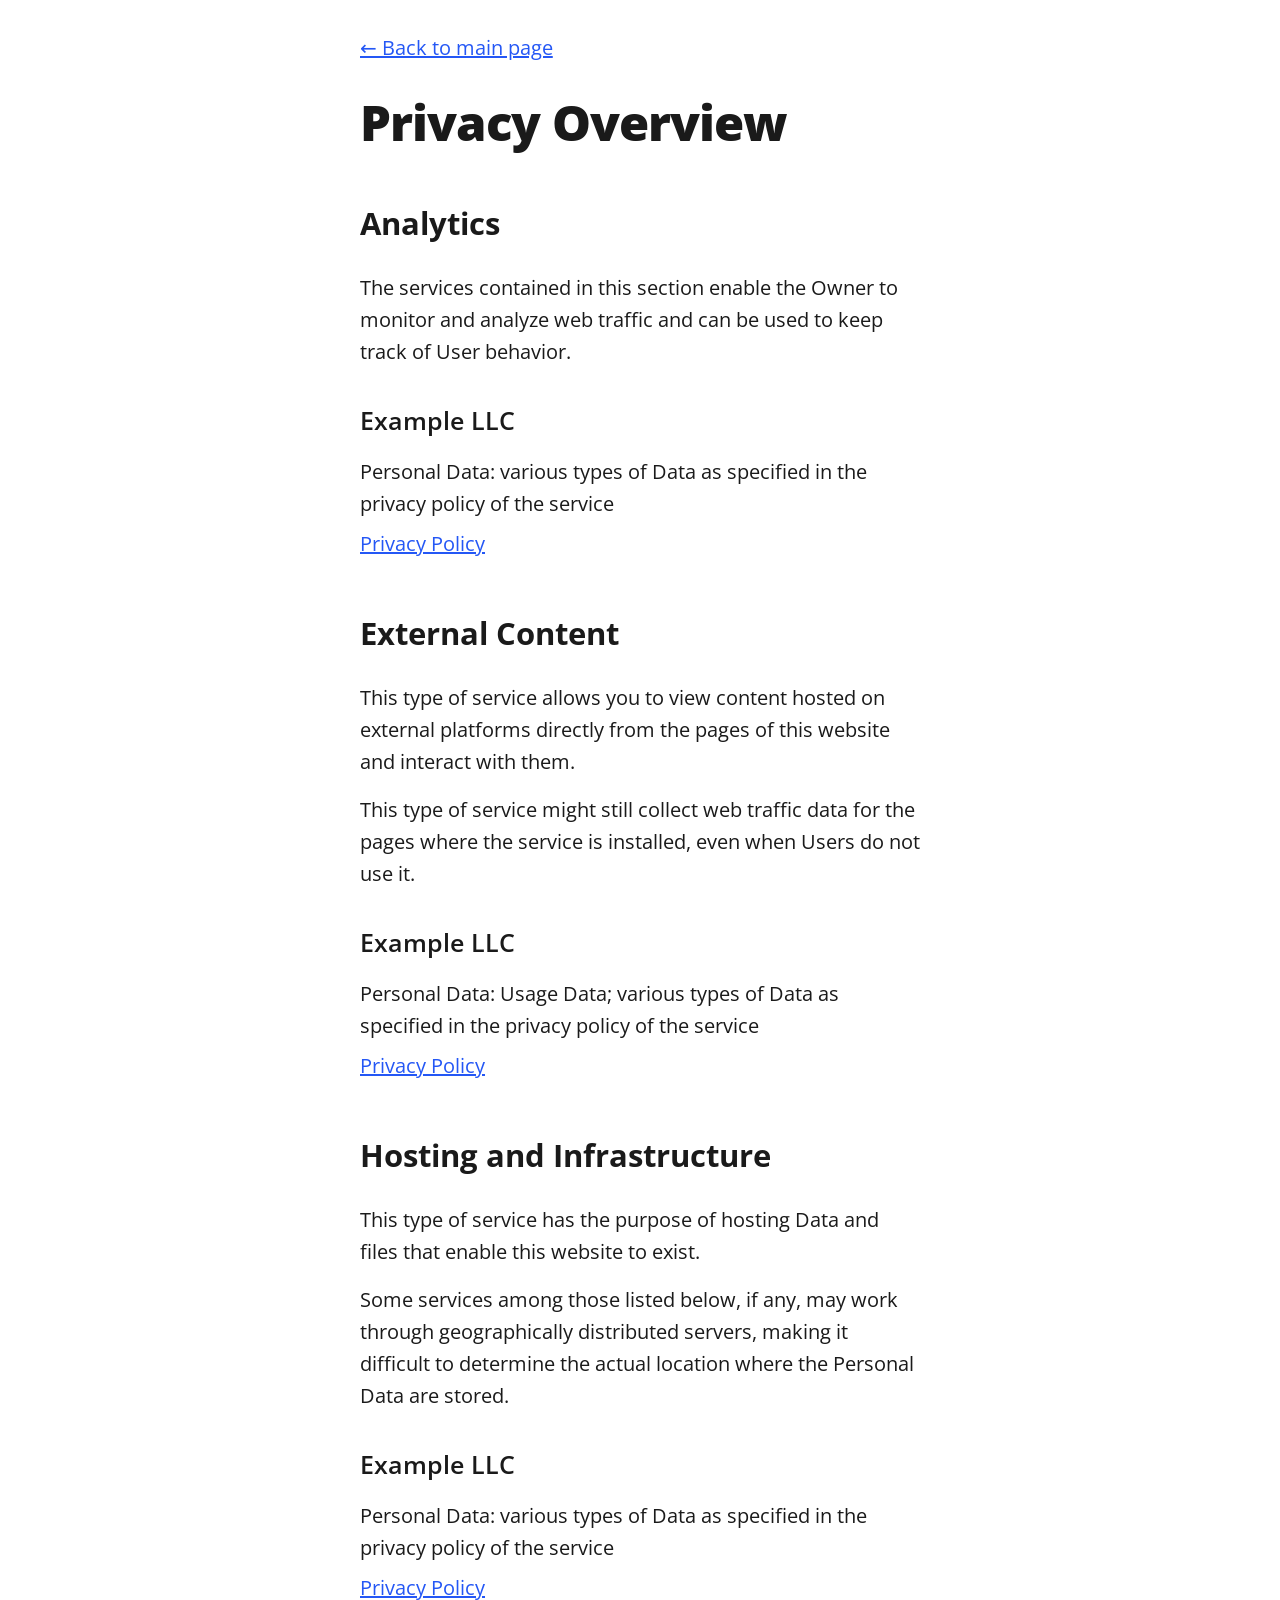
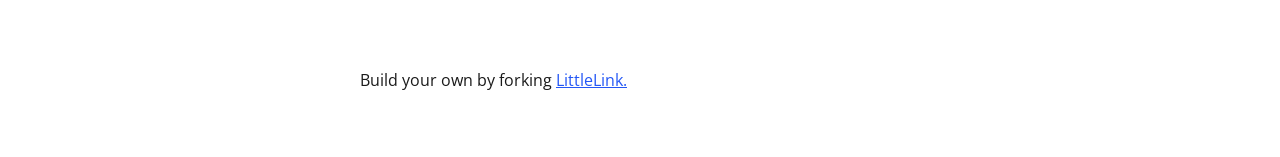
==== privacy.html @ bad144bd "Initial commit Created from https://vercel.com/new" ====
<!DOCTYPE html>

<!--
  To change the theme, change the class on the html tag below to one of:
  - theme-auto: Automatically switches based on user's system preferences
  - theme-light: Forces light theme
  - theme-dark: Forces dark theme
-->

<html class="theme-auto" lang="en"> <!-- Update `class="theme-auto"` with your preference -->

  <head>
    <meta charset="utf-8">
    <meta name="viewport" content="width=device-width, initial-scale=1">

    <!-- Page Title - Change this to your name/brand (50-60 characters recommended) -->
    <title>Privacy Policy | LittleLink</title>
    <link rel="icon" type="image/png" href="images/avatar.png"> <!-- Update this with your own favicon -->


    <!-- Meta Description - Write a description (150-160 characters recommended) -->
    <meta name="description" content="Privacy policy and data collection information for LittleLink">
    <meta name="robots" content="noindex"> <!-- Since this is a utility page -->

    <!-- Browser UI Color - Matches the default light/dark theme backgrounds -->
    <meta name="theme-color" content="#ffffff" media="(prefers-color-scheme: light)">
    <meta name="theme-color" content="#121212" media="(prefers-color-scheme: dark)">

    <!-- Stylesheets -->
    <link rel="stylesheet" href="css/reset.css">
    <link rel="stylesheet" href="css/style.css">
    <link rel="stylesheet" href="css/brands.css">

  </head>

  <body>
    <main class="container-left">
      <div class="column">
        <nav>
          <a href="index.html" aria-label="Back to homepage">← Back to main page</a>
        </nav>

        <h1>Privacy Overview</h1>

        <section aria-labelledby="analytics-heading">
          <h2 id="analytics-heading">Analytics</h2>
          <p>The services contained in this section enable the Owner to monitor and analyze web traffic and can be used to keep track of User behavior.</p>

          <h3>Example LLC</h3>
          <ul role="list">
            <li>Personal Data: various types of Data as specified in the privacy policy of the service</li>
            <li><a href="https://example.com/privacy/" target="_blank" rel="noopener">Privacy Policy</a></li>
          </ul>
        </section>

        <section aria-labelledby="external-content-heading">
          <h2 id="external-content-heading">External Content</h2>
          <p>This type of service allows you to view content hosted on external platforms directly from the pages of this website and interact with them.</p>
          <p>This type of service might still collect web traffic data for the pages where the service is installed, even when Users do not use it.</p>

          <h3>Example LLC</h3>
          <ul role="list">
            <li>Personal Data: Usage Data; various types of Data as specified in the privacy policy of the service</li>
            <li><a href="https://example.com/privacy/" target="_blank" rel="noopener">Privacy Policy</a></li>
          </ul>
        </section>

        <section aria-labelledby="hosting-heading">
          <h2 id="hosting-heading">Hosting and Infrastructure</h2>
          <p>This type of service has the purpose of hosting Data and files that enable this website to exist.</p>
          <p>Some services among those listed below, if any, may work through geographically distributed servers, making it difficult to determine the actual location where the Personal Data are stored.</p>

          <h3>Example LLC</h3>
          <ul role="list">
            <li>Personal Data: various types of Data as specified in the privacy policy of the service</li>
            <li><a href="https://example.com/privacy" target="_blank" rel="noopener">Privacy Policy</a></li>
          </ul>
        </section>

        <footer>
          <p>Build your own by forking <a href="https://littlelink.io" target="_blank" rel="noopener">LittleLink.</a></p>
        </footer>
      </div>
    </main>

  </body>

</html>
---- css/style.css ----
/*
* LittleLink
* https://littlelink.io
* Free to use under the MIT license
* http://www.opensource.org/licenses/mit-license.php
*/

/* Grid
  –––––––––––––––––––––––––––––––––––––––––––––––––– */
  .container {
	position:relative;
	width:100%;
	max-width:37.5rem;     				/* 600px */
    text-align:center;
	margin:0 auto;
	padding:var(--spacing-xl) var(--spacing-m) 0 var(--spacing-m);
	box-sizing:border-box;
}
.container-left {
	position:relative;
	width:100%;
	max-width:37.5rem;
	text-align:left;
	margin:0 auto;
	padding:0 1.25rem;
	box-sizing:border-box;
}
.container-left p {
	margin-bottom: 1rem;  				/* 16px space between paragraphs */
  }
.column {
	width:100%;
	box-sizing:border-box;
}
/* For devices larger than 400px */
  @media (min-width:25rem) {            /* 400px */
    .container {
	width:85%;
}
}/* For devices larger than 550px */
  @media (min-width:34.375rem) {        /* 550px */
    .container {
	width:80%;
}
}

/* Base Styles
  –––––––––––––––––––––––––––––––––––––––––––––––––– */
  body {
	margin:0;
	padding:0;
	background-color:#ffffff;
	color:#1a1a1a;
	font-family:"Open Sans",system-ui;
    font-weight:400;
	line-height:1.6;
}

/* Base Typography Settings
–––––––––––––––––––––––––––––––––––––––––––––––––– */
/* Base size - 16px browser default */
:root {
  font-size:16px;           /* Using a 1.25 modular scale for typography */
  --scale-0:1rem;           /* 16px */
  --scale-1:1.25rem;        /* 20px */
  --scale-2:1.563rem;       /* 25px */
  --scale-3:1.953rem;       /* 31px */
  --scale-4:2.441rem;       /* 39px */
  --scale-5:3.052rem;       /* 49px */

  /* Spacing units */
  --spacing-xs:0.5rem;      /* 8px */
  --spacing-s:1rem;         /* 16px */
  --spacing-m:1.5rem;       /* 24px */
  --spacing-l:2rem;         /* 32px */
  --spacing-xl:3rem;        /* 48px */
  --spacing-xxl:4rem;       /* 64px */
}

/* Avatar */
.avatar {
	width: 8rem;             /* 128px */
	height: 8rem;
	border-radius: 50%;
	object-fit: cover;
	background-position: center;
	margin-bottom: var(--spacing-l);
	margin-left: auto;
	margin-right: auto;
	display: block;
  }

/* Typography Scale */
h1 {
	margin:0 0 var(--spacing-m) 0;
	font-size:var(--scale-5);           /* ~49px */
  	font-weight:800;
	line-height:1.1;
	letter-spacing:-0.02em;
	word-wrap:break-word;
	overflow-wrap:break-word;
	hyphens:auto;           /* Delete this to remove automatic hyphen on line break */
}
body {
	font-size:var(--scale-1);           /* 20px */
  	line-height:1.6;
}
.container p {
	margin:0 0 var(--spacing-xl) 0;
	font-size:var(--scale-1);
	line-height:1.6;
}

/* Footer */
footer {
	margin:var(--spacing-xxl) 0;            /* 4rem (64px) top and bottom */
    font-size:var(--scale-0);
}

/* Responsive adjustments */
@media (max-width:34.375rem) {              /* 550px */
  h1 {
	font-size:2rem;
}
body {
	font-size:var(--scale-0);
}
.container p {
	font-size:var(--scale-0);
}
.avatar {
	margin-bottom:var(--spacing-m);
}
footer {
	margin:var(--spacing-xl) 0;         	/* 3rem (48px) top and bottom */
}
}

/* Links
  –––––––––––––––––––––––––––––––––––––––––––––––––– */
  a {
	color:#2457F5;
	text-decoration:underline;
}
a:hover {
	color:#083BDA;
}

/* Buttons
–––––––––––––––––––––––––––––––––––––––––––––––––– */
.button,button {
	display:inline-flex;
	align-items:center;
	justify-content:center;
	width:18.75rem;             	/* 300px */
 	min-height:3rem;                /* 48px */
  	padding:0.75rem 1rem;         	/* 12px ; 16px */
  	font-size:1.125rem;           	/* 18px */
  	font-weight:700;
	text-decoration:none;
	white-space:normal;
  	background-color:var(--button-background,transparent);
	color:var(--button-text,#000000);
	border:var(--button-border,none);
	border-radius:0.5rem;
	cursor:pointer;
	box-sizing:border-box;
	hyphens:auto;               	/* Delete this to remove automatic hyphen on line break */
  	margin-bottom:1rem;
	text-align:center;
	line-height:1.3;
}

/* Icons
–––––––––––––––––––––––––––––––––––––––––––––––––– */
.icon {
	width:1.25rem;
	height:1.25rem;
	margin-right:0.5rem;
	flex-shrink:0;
}

/* Avatar Modifiers
  –––––––––––––––––––––––––––––––––––––––––––––––––– */
   /* Modifier for no avatar rounding */
   .avatar--none {
	border-radius: 0%;
  }

  /* Modifier for rounded avatar */
  .avatar--rounded {
	border-radius: 50%;
  }

  /* Modifier for slightly rounded corners */
  .avatar--soft {
	border-radius: 0.5rem;   /* 8px rounded corners */
  }

/* Theme System
  –––––––––––––––––––––––––––––––––––––––––––––––––– */
/* Light theme is default above */

/* Light theme (forced) */
:root.theme-light {
	color-scheme:light;
}

/* Dark theme */
:root.theme-dark {
	color-scheme:dark;
}
:root.theme-dark :focus-visible {
	outline: 2px solid #4899F7;
	outline-offset: 2px;
  }
:root.theme-dark body {
	background-color:#121212;
	color:#ffffff;
}
:root.theme-dark a:not(.button) {
	color:#4899F7;
}
:root.theme-dark a:not(.button):hover {
	color:#7AB8FF;
}

/* Auto theme */
:root.theme-auto {
	color-scheme:light dark;
}
@media (prefers-color-scheme:dark) {
	:root.theme-auto body {
	background-color:#121212;
	color:#ffffff;
}
:root.theme-auto :focus-visible {
    outline: 2px solid #4899F7;
    outline-offset: 2px;
  }
:root.theme-auto a:not(.button) {
	color:#4899F7;
}
:root.theme-auto a:not(.button):hover {
	color:#7AB8FF;
}
}

/* Button Text Color Override
    –––––––––––––––––––––––––––––––––––––––––––––––––– */
    .button:hover,button:hover {
	color:var(--button-text,#000000);
}

/* Privacy Page Styles
  –––––––––––––––––––––––––––––––––––––––––––––––––– */
.container-left nav {
	margin:var(--spacing-l) 0;
	text-align:left;
}
section {
	margin:var(--spacing-xl) 0;
	text-align:left;
}
h2 {
	font-size:var(--scale-3);
	font-weight:700;
	margin-bottom:var(--spacing-m);
}
h3 {
	font-size:var(--scale-2);
	font-weight:600;
	margin:var(--spacing-l) 0 var(--spacing-s) 0;
}
ul {
	list-style:none;
	padding:0;
	margin:0 0 var(--spacing-m) 0;
}
ul li {
	margin-bottom:var(--spacing-xs);
}

/* Privacy page specific responsive adjustments */
  @media (max-width:34.375rem) {
	h2 {
	font-size:var(--scale-2);
	}
	h3 {
	font-size:var(--scale-1);
	}
	section {
	margin:var(--spacing-l) 0;
	}
}

/* Font Face Definitions
  –––––––––––––––––––––––––––––––––––––––––––––––––– */
@font-face {
	font-display:swap;
	font-family:'Open Sans';
	font-style:normal;
	font-weight:400;
	src:url('../fonts/open-sans-v34-vietnamese_latin-ext_latin_hebrew_greek-ext_greek_cyrillic-ext_cyrillic-regular.woff2') format('woff2');
}
@font-face {
	font-display:swap;
	font-family:'Open Sans';
	font-style:normal;
	font-weight:600;
	src:url('../fonts/open-sans-v34-vietnamese_latin-ext_latin_hebrew_greek-ext_greek_cyrillic-ext_cyrillic-600.woff2') format('woff2');
}
@font-face {
	font-display:swap;
	font-family:'Open Sans';
	font-style:normal;
	font-weight:700;
	src:url('../fonts/open-sans-v34-vietnamese_latin-ext_latin_hebrew_greek-ext_greek_cyrillic-ext_cyrillic-700.woff2') format('woff2');
}
@font-face {
	font-display:swap;
	font-family:'Open Sans';
	font-style:normal;
	font-weight:800;
	src:url('../fonts/open-sans-v34-vietnamese_latin-ext_latin_hebrew_greek-ext_greek_cyrillic-ext_cyrillic-800.woff2') format('woff2');
}
---- css/brands.css ----
/*
* LittleLink Button Styles
* https://littlelink.io
* Free to use under the MIT license
* http://www.opensource.org/licenses/mit-license.php
*/

/* Brand Button Base Styles
–––––––––––––––––––––––––––––––––––––––––––––––––– */
/* Only include brand-specific button styling here.
   The color/background/border plumbing lives in style.css. */
.button,button {
	transition:filter 0.2s ease,transform 0.2s ease;
}

/* Global Button Hover Effect
–––––––––––––––––––––––––––––––––––––––––––––––––– */
.button:hover,button:hover {
	filter:brightness(90%);
	transform:translateY(-1px);
}

/* Button Icons
–––––––––––––––––––––––––––––––––––––––––––––––––– */
.icon {
	filter:var(--icon-filter,none);
}

/* Brand-Specific Styles
–––––––––––––––––––––––––––––––––––––––––––––––––– */

/* Default */
.button.button-default {
	--button-text:#ffffff;
	--button-background:#2457F5;
	--button-border:1px solid #ffffff;
}

/* Amazon */
.button-amazon {
	--button-text:#000000;
	--button-background:#FFFFFF;
	--button-border:1px solid #212121;
}

/* Amazon Music */
.button-amazon-music {
	--button-text:#000000;
	--button-background:#25D1DA;
}

/* Apple App Store */
.button-appstore {
	--button-text:#FFFFFF;
	--button-background:#000000;
	--button-border:1px solid #FFFFFF;
}

/* Apple Invites */
.button-invites {
	--button-text:#FFFFFF;
	--button-background:#000000;
	--button-border:1px solid #FFFFFF;
}

/* Apple Music */
.button-apple-music {
	--button-text:#ffffff;
	--button-background:#000000;
	--button-border:1px solid #FFFFFF;
}

/* Apple Music Alt */
.button-apple-music-alt {
	--button-text:#ffffff;
	background-image:linear-gradient(to bottom,#FB5C74,#FA233B);
}

/* Apple Podcasts */
.button-apple-podcasts {
	--button-text:#ffffff;
	--button-background:#000000;
	--button-border:1px solid #FFFFFF;
}

/* Apple Podcasts Alt */
.button-apple-podcasts-alt {
	--button-text:#ffffff;
	background-image:linear-gradient(to bottom,#F452FF,#832BC1);
}

/* Bandcamp */
.button-bandcamp {
	--button-text:#ffffff;
	--button-background:#1d9fc3;
}

/* Behance */
.button-behance {
	--button-text:#ffffff;
	--button-background:#0057FF;
  --button-border:1px solid #FFFFFF;
}

/* Bluesky */
.button-bluesky {
	--button-text:#FFFFFF;
	--button-background:#1185FE;
}

/* Bluesky Alt */
.button-bluesky-alt {
	--button-text:#000000;
	--button-background:#FFFFFF;
	--button-border:1px solid #000000;
}

/* Buy Me a Coffee */
.button-coffee {
	--button-text:#000000;
	--button-background:#ffdd00;
}

/* Cal.com */
.button-cal {
	--button-text:#FFFFFF;
	--button-background:#292929;
	--button-border:1px solid #FFFFFF;
}

/* Calendly */
.button-calendly {
	--button-text:#FFFFFF;
	--button-background:#006BFF;
}

/* Cash App */
.button-cash-app {
	--button-text:#ffffff;
	background-image:linear-gradient(to bottom,#00d64b,#00c244);
}

/* dev.to */
.button-dev-to {
	--button-text:#000000;
	--button-background:#f5f5f5;
	--button-border:1px solid #212121;
}

/* Discogs */
.button-discogs {
	--button-text:#000000;
	--button-background:#FFFFFF;
	--button-border:1px solid #000000;
}

/* Discogs Alt */
.button-discogs-alt {
	--button-text:#FFFFFF;
	--button-background:#000000;
	--button-border:1px solid #FFFFFF;
}

/* Discord */
.button-discord {
	--button-text:#ffffff;
	--button-background:#5865F2;
}

/* Dribbble */
.button-dribbble {
	--button-text:#000000;
	--button-background:#FFFFFF;
	--button-border:1px solid #212121;
}

/* Etsy */
.button-etsy {
	--button-text:#ffffff;
	--button-background:#F45800;
}

/* Facebook */
.button-faceb {
	--button-text:#ffffff;
	--button-background:#0866FF;
}

/* Facebook Messenger */
.button-messenger {
	--button-text:#ffffff;
	--button-background:#0866FF;
}

/* Figma */
.button-figma {
	--button-text:#ffffff;
	--button-background:#000000;
	--button-border:1px solid #FFFFFF;
}

/* Fiverr */
.button-fiverr {
	--button-text:#ffffff;
	--button-background:#1DBF73;
}

/* Flickr */
.button-flickr {
	--button-text:#ffffff;
	--button-background:#000000;
	--button-border:1px solid #FFFFFF;
}

/* GitHub */
.button-github {
	--button-text:#ffffff;
	--button-background:#000000;
	--button-border:1px solid #FFFFFF;
}

/* GitLab */
.button-gitlab {
	--button-text:#ffffff;
	--button-background:#6151b2;
}

/* GoFundMe */
.button-gofundme {
	--button-text:#ffffff;
	--button-background:#02A95C;
}

/* Goodreads */
.button-goodreads {
	--button-text:#333333;
	--button-background:#f3f1e6;
	--button-border:1px solid #212121;
}

/* Google Black */
.button-google-black {
	--button-text:#FFFFFF;
	--button-background:#000000;
	--button-border:1px solid #FFFFFF;
}

/* Google Play Store */
.button-playstore {
	--button-text:#FFFFFF;
	--button-background:#000000;
	--button-border:1px solid #FFFFFF;
}

/* Google Scholar */
.button-google-scholar {
	--button-text:#000000;
	--button-background:#FFFFFF;
	--button-border:1px solid #212121;
}

/* Hashnode */
.button-hashnode {
	--button-text:#000000;
	--button-background:#ffffff;
	--button-border:1px solid #212121;
}

/* Instagram */
.button-instagram {
	--button-text:#ffffff;
	background-image:linear-gradient(-135deg,#1400c8,#b900b4,#f50000);
}

/* Kick */
.button-kick {
	--button-text:#ffffff;
	--button-background:#000000;
	--button-border:1px solid #ffffff;
}

/* Kick Alt */
.button-kick-alt {
	--button-text:#000000;
	--button-background:#01e701;
}

/* Kickstarter */
.button-kickstarter {
	--button-text:#ffffff;
	--button-background:#05ce78;
}

/* Ko-fi */
.button-ko-fi {
	--button-text:#ffffff;
	--button-background:#000000;
  --button-border:1px solid #FFFFFF;
}

/* Last.fm */
.button-last-fm {
	--button-text:#ffffff;
	--button-background:#D51007;
}

/* Letterboxd */
.button-letterboxd {
	--button-text:#ffffff;
	--button-background:#2c3440;
	--button-border:1px solid #FFFFFF;
}

/* Line */
.button-line {
	--button-text:#FFFFFF;
	--button-background:#06C755;
}

/* LinkedIn */
.button-linked {
	--button-text:#ffffff;
	--button-background:#2867b2;
}

/* Mailchimp */
.button-mailchimp {
	--button-text:#000000;
	--button-background:#FFE01B;
}

/* Mastodon */
.button-mastodon {
	--button-text:#ffffff;
	--button-background:#17063B;
	--button-border:1px solid #FFFFFF;
}

/* Matrix */
.button-matrix {
	--button-text:#000000;
	--button-background:#ffffff;
	--button-border:1px solid #000000;
}

/* Meetup */
.button-meetup {
	--button-text:#000000;
	--button-background:#ffffff;
	--button-border:1px solid #000000;
}

/* Meetup Alt */
.button-meetup-alt {
	--button-text:#ffffff;
	--button-background:#ED1C40;
}

/* Medium */
.button-medium {
	--button-text:#ffffff;
	--button-background:#000000;
	--button-border:1px solid #FFFFFF;
}

/* Microsoft */
.button-microsoft {
	--button-text:#ffffff;
	--button-background:#000000;
	--button-border:1px solid #FFFFFF;
}

/* Notion */
.button-notion {
	--button-text:#000000;
	--button-background:#ffffff;
	--button-border:1px solid #212121;
}

/* Obsidian */
.button.button-obsidian {
	--button-text:#ffffff;
	--button-background:#262626;
	--button-border:1px solid #ffffff;
}

/* OnlyFans */
.button-onlyfans {
	--button-text:#ffffff;
	--button-background:#00AEEF;
}

/* Patreon */
.button-patreon {
	--button-text:#ffffff;
	--button-background:#000000;
	--button-border:1px solid #FFFFFF;
}

/* PayPal */
.button-paypal {
	--button-text:#ffffff;
	--button-background:#002991;
  --button-border:1px solid #FFFFFF;
}

/* Pinterest */
.button-pinterest {
	--button-text:#000000;
	--button-background:#ffffff;
	--button-border:1px solid #212121;
}

/* Product Hunt */
.button-product-hunt {
	--button-text:#000000;
	--button-background:#ffffff;
	--button-border:1px solid #212121;
}

/* Reddit */
.button-reddit {
	--button-text:#FFFFFF;
	--button-background:#FF4500;
}

/* Shop */
.button-shop {
	--button-text:#ffffff;
	--button-background:#5A31F4;
}

/* Signal */
.button-signal {
	--button-text:#ffffff;
	--button-background:#3B45FD;
}

/* Signal Alt */
.button-signal-alt {
	--button-text:#3B45FD;
	--button-background:#E3E8FE;
	--button-border:1px solid #000000;
}

/* Slack */
.button-slack {
	--button-text:#000000;
	--button-background:#FFFFFF;
	--button-border:1px solid #212121;
}

/* Snapchat */
.button-snapchat {
	--button-text:#000000;
	--button-background:#fffc00;
}

/* SoundCloud */
.button-soundcloud {
	--button-text:#ffffff;
	--button-background:#ff5500;
}

/* Spotify */
.button-spotify {
	--button-text:#191414;
	--button-background:#1db954;
}

/* Spotify Alt */
.button-spotify-alt {
	--button-text:#FFFFFF;
	--button-background:#191414;
	--button-border:1px solid #FFFFFF;
}

/* Square */
.button-square {
	--button-text:#FFFFFF;
	--button-background:#006AFF;
}

/* Stack Overflow */
.button-stack-overflow {
	--button-text:#000000;
	--button-background:#FFFFFF;
	--button-border:1px solid #000000;
}

/* Steam */
.button-steam {
	--button-text:#ffffff;
	background-image:linear-gradient(90deg,#08BBFF,#2B75FF);
}

/* Steam Alt */
.button-steam-alt {
	--button-text:#ffffff;
	background-image:linear-gradient(90deg,#09172a,#072a57,#0c5085);
	--button-border:1px solid #FFFFFF;
}

/* Strava */
.button-strava {
	--button-text:#ffffff;
	--button-background:#fc5200;
}

/* Substack */
.button-substack {
	--button-text:#ffffff;
	--button-background:#FF6719;
}

/* Telegram */
.button-telegram {
	--button-text:#ffffff;
	--button-background:#3faee8;
}

/* Threads */
.button-threads {
	--button-text:#FFFFFF;
	--button-background:#000000;
	--button-border:1px solid #FFFFFF;
}

/* Threema */
.button-threema {
	--button-text:#000000;
	--button-background:#3fe669;
}

/* TikTok */
.button-tiktok {
	--button-text:#ffffff;
	--button-background:#000000;
	--button-border:1px solid #FFFFFF;
}

/* Trello */
.button-trello {
	--button-text:#ffffff;
	--button-background:#0065ff;
}

/* Tumblr */
.button-tumb {
	--button-text:#ffffff;
	--button-background:#131313;
	--button-border:1px solid #FFFFFF;
}

/* Twitch */
.button-twitch {
	--button-text:#ffffff;
	--button-background:#9146ff;
}

/* Unsplash */
.button-unsplash {
	--button-text:#000000;
	--button-background:#ffffff;
	--button-border:1px solid #212121;
}

/* Venmo */
.button-venmo {
	--button-text:#ffffff;
	--button-background:#008CFF;
}

/* Vimeo */
.button-vimeo {
	--button-text:#ffffff;
	--button-background:#1ab7ea;
}

/* VSCO */
.button-vsco {
	--button-text:#FFFFFF;
	--button-background:#000000;
	--button-border:1px solid #FFFFFF;
}

/* WhatsApp */
.button-whatsapp {
	--button-text:#ffffff;
	--button-background:#455a64;
}

/* WordPress */
.button-wordpress {
	--button-text:#ffffff;
	--button-background:#3858E9;
}

/* X */
.button-x {
	--button-text:#FFFFFF;
	--button-background:#000000;
	--button-border:1px solid #FFFFFF;
}

/* YouTube */
.button-yt {
	--button-text:#ffffff;
	--button-background:#282828;
	--button-border:1px solid #FFFFFF;
}

/* YouTube Music */
.button-yt-music {
	--button-text:#ffffff;
	--button-background:#282828;
	--button-border:1px solid #FFFFFF;
}

/* YouTube Alt */
.button-yt-alt {
	--button-text:#ffffff;
	--button-background:#FF0000;
}

/* Zelle */
.button-zelle {
	--button-text:#ffffff;
	--button-background:#6D1ED4;
}

/* Zoom */
.button-zoom {
	--button-text:#ffffff;
	--button-background:#0B5CFF;
  --button-border:1px solid #FFFFFF;
}
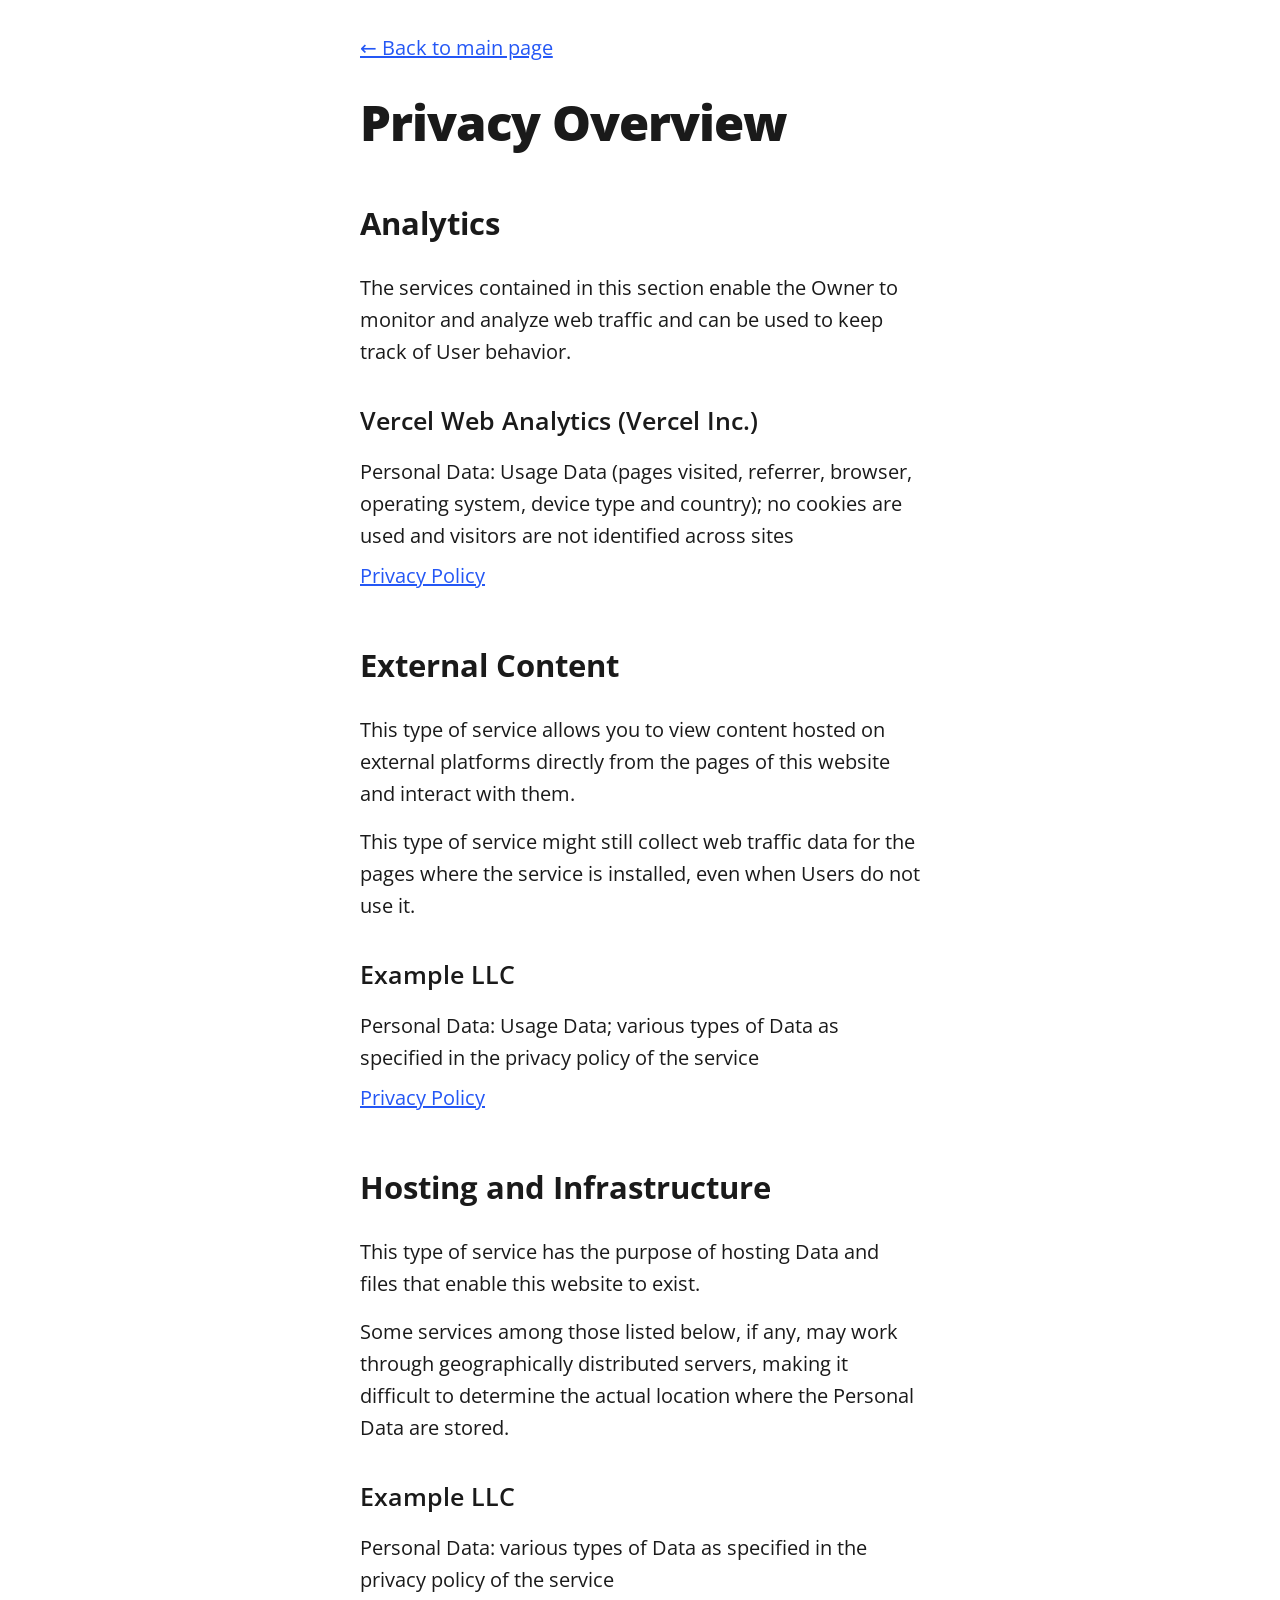
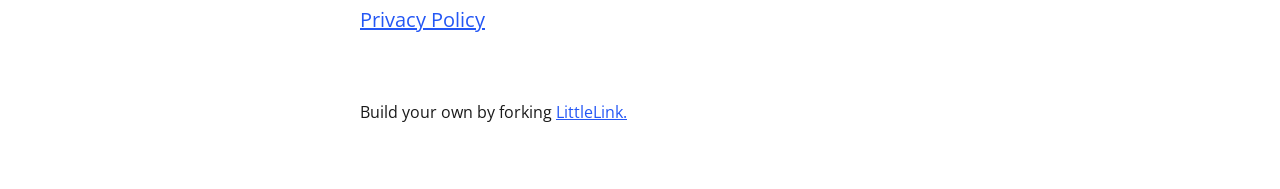
==== commit 0f271349: "feat(analytics): add Vercel Web Analytics Load Vercel's static-site analytics script and name Vercel" ====
--- a/privacy.html
+++ b/privacy.html
@@ -46,10 +46,10 @@
           <h2 id="analytics-heading">Analytics</h2>
           <p>The services contained in this section enable the Owner to monitor and analyze web traffic and can be used to keep track of User behavior.</p>
 
-          <h3>Example LLC</h3>
+          <h3>Vercel Web Analytics (Vercel Inc.)</h3>
           <ul role="list">
-            <li>Personal Data: various types of Data as specified in the privacy policy of the service</li>
-            <li><a href="https://example.com/privacy/" target="_blank" rel="noopener">Privacy Policy</a></li>
+            <li>Personal Data: Usage Data (pages visited, referrer, browser, operating system, device type and country); no cookies are used and visitors are not identified across sites</li>
+            <li><a href="https://vercel.com/docs/analytics/privacy-policy" target="_blank" rel="noopener">Privacy Policy</a></li>
           </ul>
         </section>
 
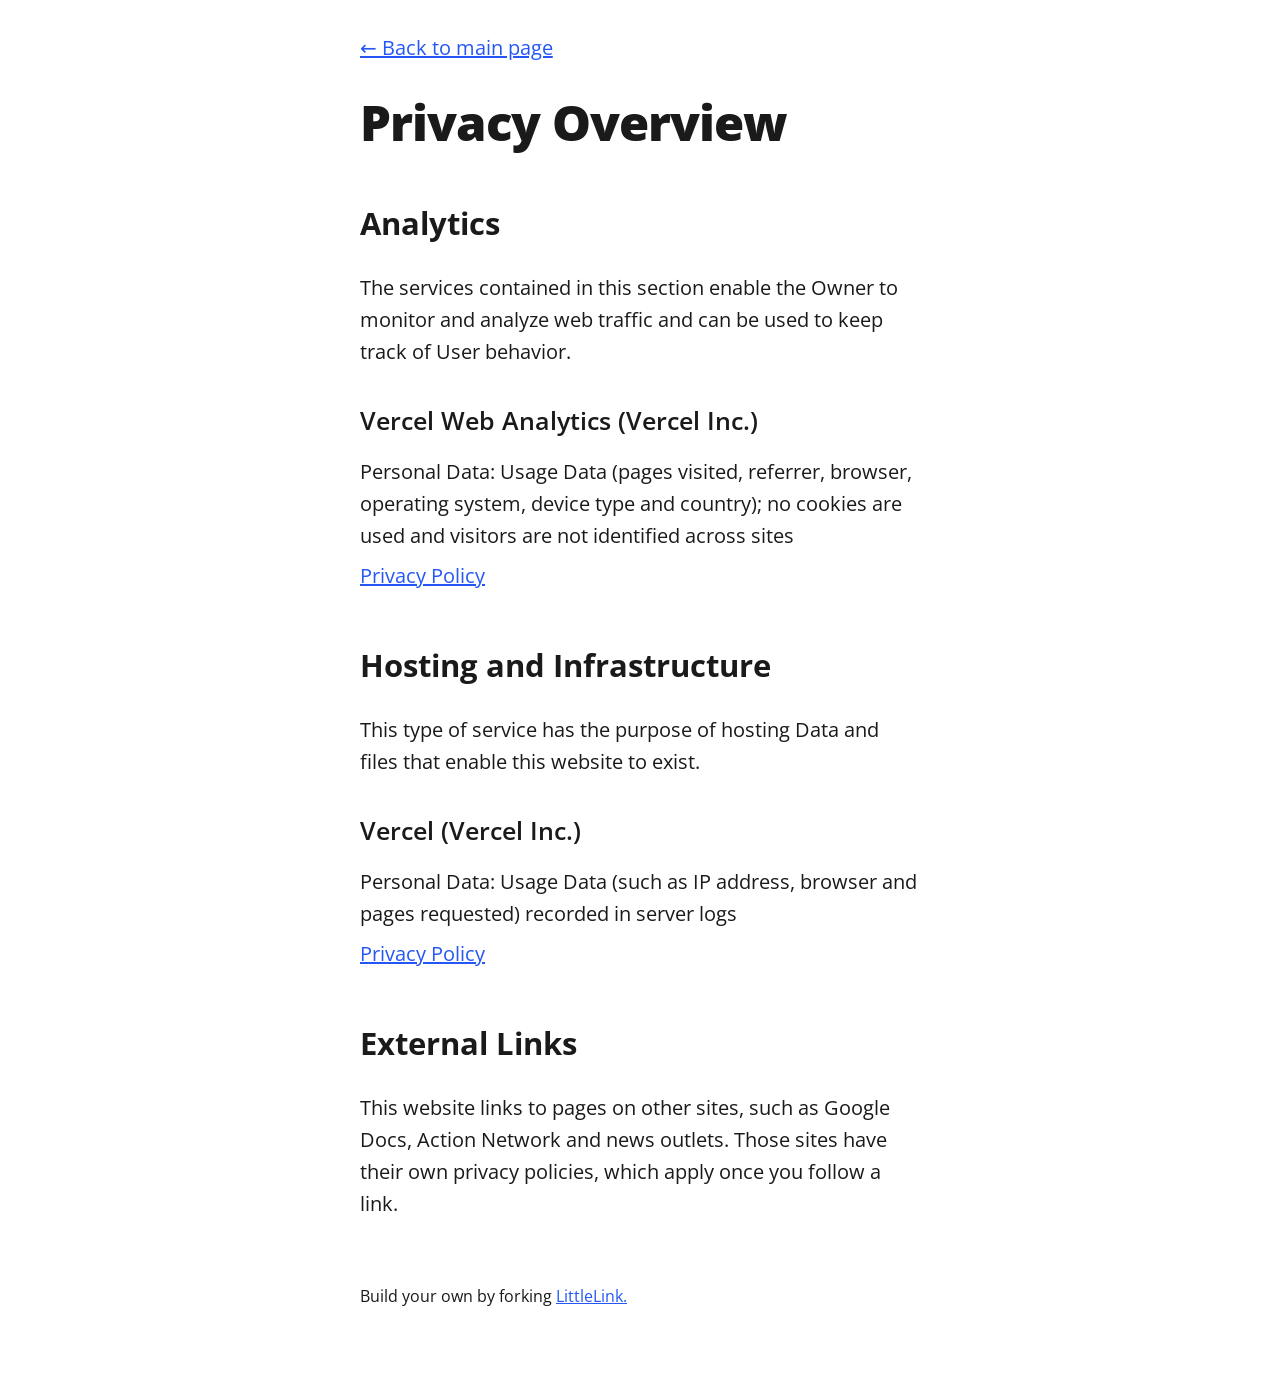
==== commit 73fa68c0: "docs(privacy): limit privacy policy to services the site uses Drop the placeholder External Content " ====
--- a/privacy.html
+++ b/privacy.html
@@ -14,12 +14,12 @@
     <meta name="viewport" content="width=device-width, initial-scale=1">
 
     <!-- Page Title - Change this to your name/brand (50-60 characters recommended) -->
-    <title>Privacy Policy | LittleLink</title>
+    <title>Privacy Policy | Save Metrolink</title>
     <link rel="icon" type="image/png" href="images/avatar.png"> <!-- Update this with your own favicon -->
 
 
     <!-- Meta Description - Write a description (150-160 characters recommended) -->
-    <meta name="description" content="Privacy policy and data collection information for LittleLink">
+    <meta name="description" content="Privacy policy and data collection information for Save Metrolink">
     <meta name="robots" content="noindex"> <!-- Since this is a utility page -->
 
     <!-- Browser UI Color - Matches the default light/dark theme backgrounds -->
@@ -53,28 +53,20 @@
           </ul>
         </section>
 
-        <section aria-labelledby="external-content-heading">
-          <h2 id="external-content-heading">External Content</h2>
-          <p>This type of service allows you to view content hosted on external platforms directly from the pages of this website and interact with them.</p>
-          <p>This type of service might still collect web traffic data for the pages where the service is installed, even when Users do not use it.</p>
+        <section aria-labelledby="hosting-heading">
+          <h2 id="hosting-heading">Hosting and Infrastructure</h2>
+          <p>This type of service has the purpose of hosting Data and files that enable this website to exist.</p>
 
-          <h3>Example LLC</h3>
+          <h3>Vercel (Vercel Inc.)</h3>
           <ul role="list">
-            <li>Personal Data: Usage Data; various types of Data as specified in the privacy policy of the service</li>
-            <li><a href="https://example.com/privacy/" target="_blank" rel="noopener">Privacy Policy</a></li>
+            <li>Personal Data: Usage Data (such as IP address, browser and pages requested) recorded in server logs</li>
+            <li><a href="https://vercel.com/legal/privacy-policy" target="_blank" rel="noopener">Privacy Policy</a></li>
           </ul>
         </section>
 
-        <section aria-labelledby="hosting-heading">
-          <h2 id="hosting-heading">Hosting and Infrastructure</h2>
-          <p>This type of service has the purpose of hosting Data and files that enable this website to exist.</p>
-          <p>Some services among those listed below, if any, may work through geographically distributed servers, making it difficult to determine the actual location where the Personal Data are stored.</p>
-
-          <h3>Example LLC</h3>
-          <ul role="list">
-            <li>Personal Data: various types of Data as specified in the privacy policy of the service</li>
-            <li><a href="https://example.com/privacy" target="_blank" rel="noopener">Privacy Policy</a></li>
-          </ul>
+        <section aria-labelledby="external-links-heading">
+          <h2 id="external-links-heading">External Links</h2>
+          <p>This website links to pages on other sites, such as Google Docs, Action Network and news outlets. Those sites have their own privacy policies, which apply once you follow a link.</p>
         </section>
 
         <footer>
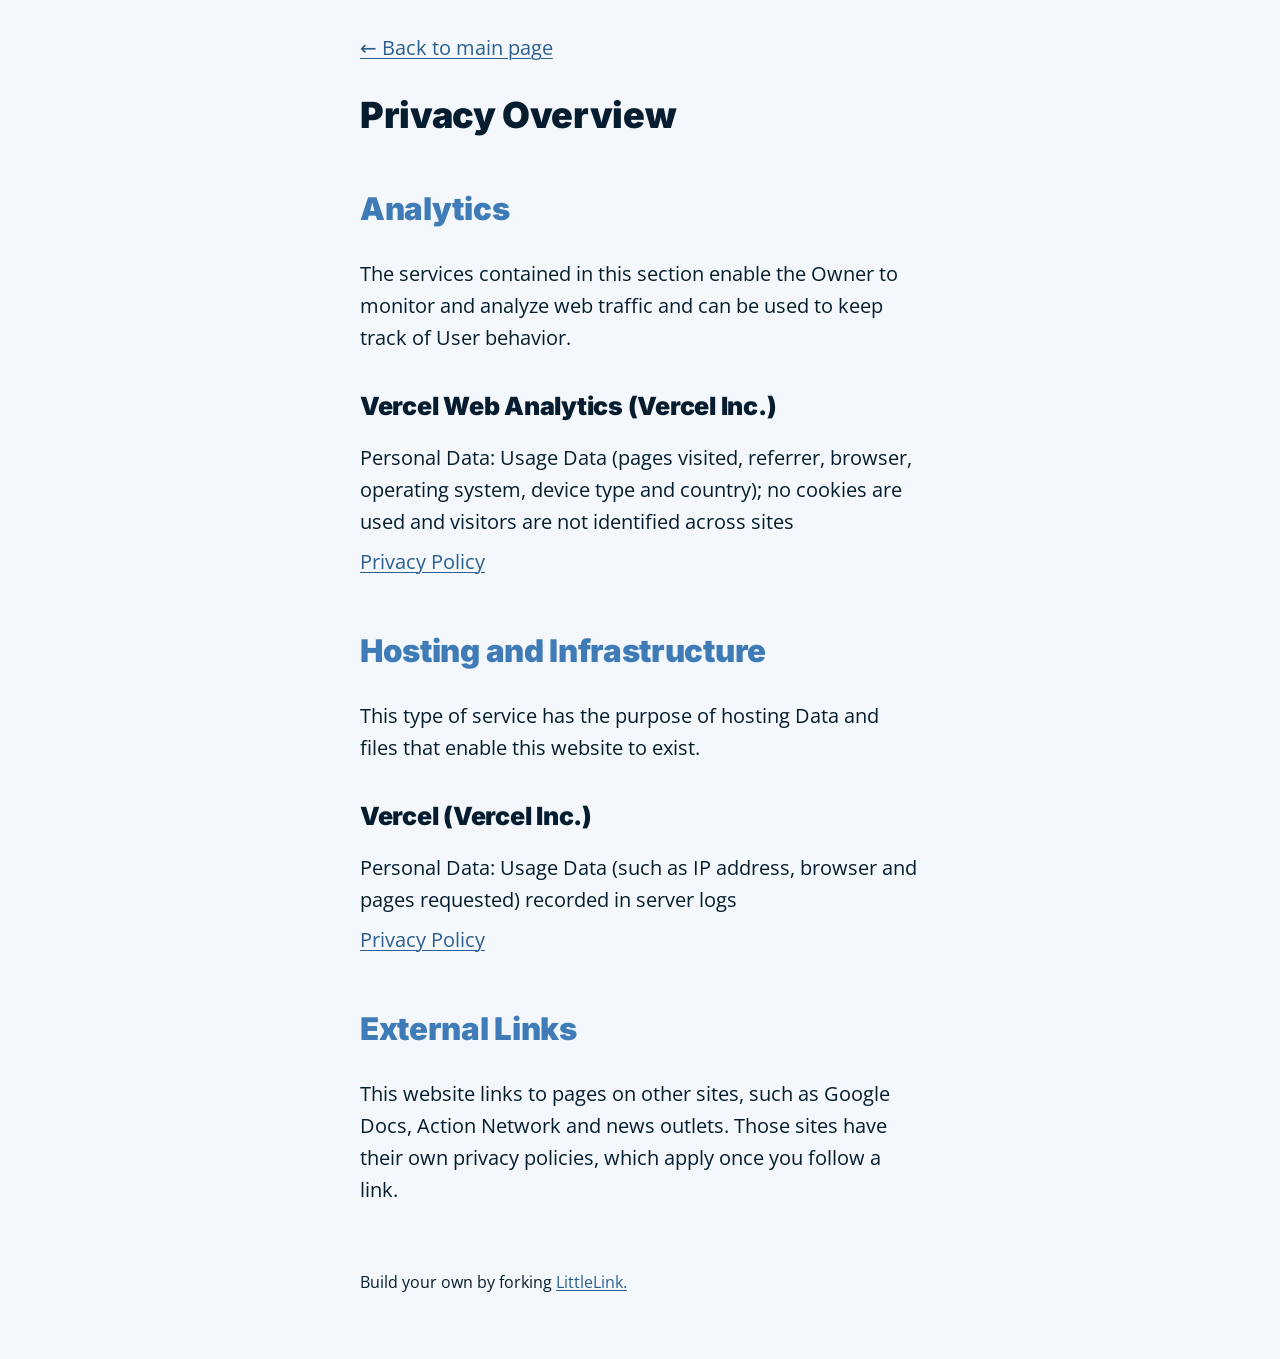
==== commit 8622b974: "feat(page): restyle to match the Electrolink paper Replace the old Metrolink logo with the chevron b" ====
--- a/privacy.html
+++ b/privacy.html
@@ -15,7 +15,7 @@
 
     <!-- Page Title - Change this to your name/brand (50-60 characters recommended) -->
     <title>Privacy Policy | Save Metrolink</title>
-    <link rel="icon" type="image/png" href="images/avatar.png"> <!-- Update this with your own favicon -->
+    <link rel="icon" type="image/svg+xml" href="images/favicon.svg">
 
 
     <!-- Meta Description - Write a description (150-160 characters recommended) -->
@@ -23,13 +23,13 @@
     <meta name="robots" content="noindex"> <!-- Since this is a utility page -->
 
     <!-- Browser UI Color - Matches the default light/dark theme backgrounds -->
-    <meta name="theme-color" content="#ffffff" media="(prefers-color-scheme: light)">
-    <meta name="theme-color" content="#121212" media="(prefers-color-scheme: dark)">
+    <meta name="theme-color" content="#F4F8FC" media="(prefers-color-scheme: light)">
+    <meta name="theme-color" content="#051D2F" media="(prefers-color-scheme: dark)">
 
     <!-- Stylesheets -->
     <link rel="stylesheet" href="css/reset.css">
     <link rel="stylesheet" href="css/style.css">
-    <link rel="stylesheet" href="css/brands.css">
+    <link rel="stylesheet" href="css/theme.css">
 
   </head>
 
--- a/css/theme.css
+++ b/css/theme.css
@@ -0,0 +1,342 @@
+/*
+* Save Metrolink theme
+* Layered on top of LittleLink's style.css. Palette and type follow the
+* Californians for Electric Rail "Electrolink" paper: Inter Black for
+* headings, Open Sans for body copy, and a navy-to-sky blue ramp.
+*/
+
+/* Fonts
+  –––––––––––––––––––––––––––––––––––––––––––––––––– */
+@font-face {
+	font-display:swap;
+	font-family:'Inter';
+	font-style:normal;
+	font-weight:900;
+	src:url('../fonts/inter-latin-900-normal.woff2') format('woff2');
+}
+@font-face {
+	font-display:swap;
+	font-family:'Inter';
+	font-style:italic;
+	font-weight:900;
+	src:url('../fonts/inter-latin-900-italic.woff2') format('woff2');
+}
+
+/* Tokens
+  –––––––––––––––––––––––––––––––––––––––––––––––––– */
+:root {
+	--font-display:'Inter', system-ui, sans-serif;
+	--font-body:'Open Sans', system-ui, sans-serif;
+
+	/* Electrolink blue ramp */
+	--navy-900:#051D2F;
+	--navy-700:#1B4162;
+	--blue-600:#2C5F8F;
+	--blue-500:#3F7BB6;
+	--blue-400:#4E92D8;
+	--sky-100:#E6EFF9;
+	--sky-50:#F4F8FC;
+
+	/* Light theme (default) */
+	--bg:var(--sky-50);
+	--text:var(--navy-900);
+	--text-muted:#4A6178;
+	--accent:var(--blue-500);
+	--link:var(--blue-600);
+	--link-hover:var(--navy-700);
+	--card-bg:#FFFFFF;
+	--card-border:#D5E2F0;
+	--card-border-hover:var(--blue-400);
+	--card-shadow:0 1px 2px rgba(5, 29, 47, 0.04), 0 4px 14px rgba(5, 29, 47, 0.05);
+	--card-shadow-hover:0 2px 4px rgba(5, 29, 47, 0.06), 0 10px 24px rgba(44, 95, 143, 0.14);
+	--icon-bg:var(--sky-100);
+	--icon-fg:var(--blue-600);
+	--primary-bg:linear-gradient(135deg, var(--navy-700) 0%, var(--blue-500) 100%);
+	--primary-text:#FFFFFF;
+	--primary-icon-bg:rgba(255, 255, 255, 0.16);
+	--focus:var(--blue-400);
+
+	--chev-1:var(--navy-900);
+	--chev-2:var(--navy-700);
+	--chev-3:var(--blue-600);
+	--chev-4:var(--blue-500);
+	--chev-5:var(--blue-400);
+}
+
+/* Dark palette, shared by forced-dark and auto-dark */
+:root.theme-dark {
+	--bg:var(--navy-900);
+	--text:#E8F0F8;
+	--text-muted:#9DB4CC;
+	--accent:#7DB0E6;
+	--link:#8DBBEA;
+	--link-hover:#B8D5F2;
+	--card-bg:#0B2A44;
+	--card-border:#1B4162;
+	--card-border-hover:var(--blue-400);
+	--card-shadow:none;
+	--card-shadow-hover:0 8px 24px rgba(0, 0, 0, 0.35);
+	--icon-bg:rgba(78, 146, 216, 0.16);
+	--icon-fg:#8DBBEA;
+	--primary-bg:linear-gradient(135deg, var(--blue-600) 0%, var(--blue-400) 100%);
+	--chev-1:var(--navy-700);
+	--chev-2:var(--blue-600);
+	--chev-3:var(--blue-500);
+	--chev-4:var(--blue-400);
+	--chev-5:#7DB0E6;
+}
+@media (prefers-color-scheme:dark) {
+	:root.theme-auto {
+		--bg:var(--navy-900);
+		--text:#E8F0F8;
+		--text-muted:#9DB4CC;
+		--accent:#7DB0E6;
+		--link:#8DBBEA;
+		--link-hover:#B8D5F2;
+		--card-bg:#0B2A44;
+		--card-border:#1B4162;
+		--card-border-hover:var(--blue-400);
+		--card-shadow:none;
+		--card-shadow-hover:0 8px 24px rgba(0, 0, 0, 0.35);
+		--icon-bg:rgba(78, 146, 216, 0.16);
+		--icon-fg:#8DBBEA;
+		--primary-bg:linear-gradient(135deg, var(--blue-600) 0%, var(--blue-400) 100%);
+		--chev-1:var(--navy-700);
+		--chev-2:var(--blue-600);
+		--chev-3:var(--blue-500);
+		--chev-4:var(--blue-400);
+		--chev-5:#7DB0E6;
+	}
+}
+
+/* Base (overrides style.css, including its dark-mode body rules)
+  –––––––––––––––––––––––––––––––––––––––––––––––––– */
+:root body,
+:root.theme-dark body,
+:root.theme-auto body {
+	background-color:var(--bg);
+	color:var(--text);
+	font-family:var(--font-body);
+}
+:root a:not(.link-card),
+:root.theme-dark a:not(.link-card),
+:root.theme-auto a:not(.link-card) {
+	color:var(--link);
+	text-decoration-thickness:1px;
+	text-underline-offset:0.15em;
+}
+:root a:not(.link-card):hover,
+:root.theme-dark a:not(.link-card):hover,
+:root.theme-auto a:not(.link-card):hover {
+	color:var(--link-hover);
+}
+:root :focus-visible,
+:root.theme-dark :focus-visible,
+:root.theme-auto :focus-visible {
+	outline:2px solid var(--focus);
+	outline-offset:3px;
+}
+
+h1, h2, h3 {
+	font-family:var(--font-display);
+	font-weight:900;
+	letter-spacing:-0.01em;
+	hyphens:manual;
+}
+h1 {
+	font-size:2.25rem;
+	line-height:1.1;
+}
+h2 {
+	color:var(--accent);
+}
+
+/* Link page layout
+  –––––––––––––––––––––––––––––––––––––––––––––––––– */
+.page {
+	width:100%;
+	max-width:30rem;          /* 480px */
+	margin:0 auto;
+	padding:var(--spacing-xl) var(--spacing-s) 0;
+	box-sizing:border-box;
+	text-align:left;
+}
+
+/* Header */
+.hero {
+	margin-bottom:var(--spacing-l);
+}
+.chevrons {
+	display:block;
+	width:100%;
+	height:auto;
+	margin-bottom:var(--spacing-m);
+}
+.chevrons polygon:nth-child(1) { fill:var(--chev-1); }
+.chevrons polygon:nth-child(2) { fill:var(--chev-2); }
+.chevrons polygon:nth-child(3) { fill:var(--chev-3); }
+.chevrons polygon:nth-child(4) { fill:var(--chev-4); }
+.chevrons polygon:nth-child(5) { fill:var(--chev-5); }
+
+.eyebrow {
+	margin:0 0 var(--spacing-xs);
+	font-family:var(--font-display);
+	font-style:italic;
+	font-weight:900;
+	font-size:0.875rem;
+	letter-spacing:0.01em;
+	color:var(--accent);
+}
+.hero h1 {
+	margin:0 0 var(--spacing-xs);
+	color:var(--text);
+}
+.page .tagline {
+	margin:0;
+	font-size:1rem;
+	line-height:1.55;
+	color:var(--text-muted);
+}
+
+/* Sections */
+.link-section {
+	margin:0 0 var(--spacing-l);
+}
+.link-section h2 {
+	margin:0 0 0.75rem;
+	font-size:1.0625rem;      /* 17px */
+	line-height:1.3;
+}
+.link-list {
+	display:flex;
+	flex-direction:column;
+	gap:0.625rem;
+	list-style:none;
+	margin:0;
+	padding:0;
+}
+.link-list li {
+	margin:0;
+}
+
+/* Link cards */
+.link-card {
+	display:flex;
+	align-items:center;
+	gap:0.875rem;
+	padding:0.75rem 0.875rem 0.75rem 0.75rem;
+	background:var(--card-bg);
+	color:var(--text);
+	border:1px solid var(--card-border);
+	border-radius:0.875rem;
+	box-shadow:var(--card-shadow);
+	text-decoration:none;
+	transition:border-color 0.15s ease, box-shadow 0.15s ease, transform 0.15s ease;
+	--card-text:var(--text);
+}
+/* Beat style.css's `:root.theme-* a:not(.button)` link colors */
+:root a.link-card,
+:root a.link-card:hover,
+:root.theme-dark a.link-card,
+:root.theme-dark a.link-card:hover,
+:root.theme-auto a.link-card,
+:root.theme-auto a.link-card:hover {
+	color:var(--card-text);
+}
+.link-card:hover {
+	border-color:var(--card-border-hover);
+	box-shadow:var(--card-shadow-hover);
+	transform:translateY(-1px);
+}
+.link-card__icon {
+	display:flex;
+	align-items:center;
+	justify-content:center;
+	flex-shrink:0;
+	width:2.5rem;
+	height:2.5rem;
+	border-radius:0.625rem;
+	background:var(--icon-bg);
+	color:var(--icon-fg);
+}
+.link-card__icon svg {
+	width:1.25rem;
+	height:1.25rem;
+}
+.link-card__body {
+	display:flex;
+	flex-direction:column;
+	flex:1;
+	min-width:0;
+}
+.link-card__title {
+	font-size:1rem;
+	font-weight:600;
+	line-height:1.35;
+}
+.link-card__meta {
+	font-size:0.8125rem;
+	line-height:1.4;
+	color:var(--text-muted);
+}
+.link-card__arrow {
+	flex-shrink:0;
+	width:1rem;
+	height:1rem;
+	color:var(--text-muted);
+	opacity:0.7;
+	transition:transform 0.15s ease, opacity 0.15s ease, color 0.15s ease;
+}
+.link-card:hover .link-card__arrow {
+	opacity:1;
+	color:var(--icon-fg);
+	transform:translate(2px, -2px);
+}
+
+/* Primary call to action */
+.link-card--primary {
+	background:var(--primary-bg);
+	border-color:transparent;
+	--card-text:var(--primary-text);
+}
+.link-card--primary:hover {
+	border-color:transparent;
+}
+.link-card--primary .link-card__icon {
+	background:var(--primary-icon-bg);
+	color:var(--primary-text);
+}
+.link-card--primary .link-card__meta,
+.link-card--primary .link-card__arrow,
+.link-card--primary:hover .link-card__arrow {
+	color:rgba(255, 255, 255, 0.85);
+}
+
+/* Footer */
+.page footer {
+	margin:var(--spacing-xl) 0;
+	padding-top:var(--spacing-m);
+	border-top:1px solid var(--card-border);
+	font-size:0.8125rem;
+	color:var(--text-muted);
+}
+
+@media (prefers-reduced-motion:reduce) {
+	.link-card,
+	.link-card__arrow {
+		transition:none;
+	}
+	.link-card:hover,
+	.link-card:hover .link-card__arrow {
+		transform:none;
+	}
+}
+
+@media (max-width:34.375rem) {
+	.page {
+		padding-top:var(--spacing-l);
+	}
+	h1 {
+		font-size:2rem;
+	}
+}
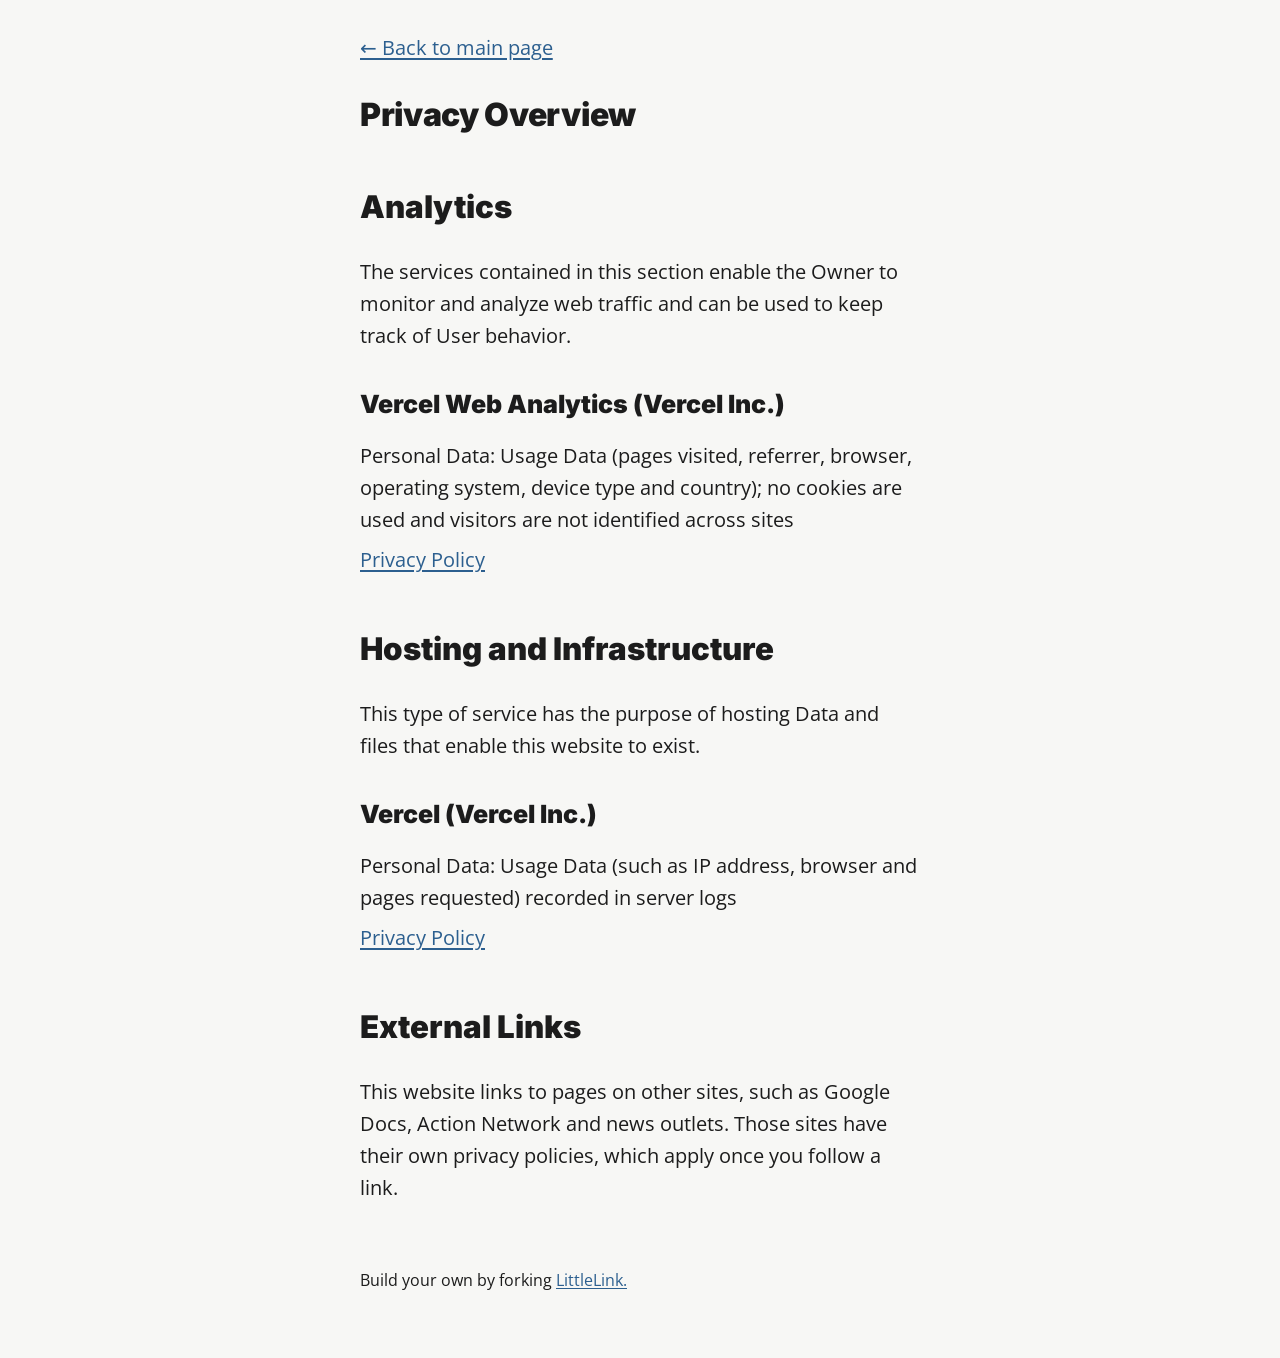
==== commit dfe64738: "style(page): neutral base with blue accents Pull back from copying the Electrolink paper: drop the c" ====
--- a/privacy.html
+++ b/privacy.html
@@ -23,8 +23,8 @@
     <meta name="robots" content="noindex"> <!-- Since this is a utility page -->
 
     <!-- Browser UI Color - Matches the default light/dark theme backgrounds -->
-    <meta name="theme-color" content="#F4F8FC" media="(prefers-color-scheme: light)">
-    <meta name="theme-color" content="#051D2F" media="(prefers-color-scheme: dark)">
+    <meta name="theme-color" content="#F7F7F5" media="(prefers-color-scheme: light)">
+    <meta name="theme-color" content="#141414" media="(prefers-color-scheme: dark)">
 
     <!-- Stylesheets -->
     <link rel="stylesheet" href="css/reset.css">
--- a/css/theme.css
+++ b/css/theme.css
@@ -1,8 +1,7 @@
 /*
 * Save Metrolink theme
-* Layered on top of LittleLink's style.css. Palette and type follow the
-* Californians for Electric Rail "Electrolink" paper: Inter Black for
-* headings, Open Sans for body copy, and a navy-to-sky blue ramp.
+* Layered on top of LittleLink's style.css. Neutral greys with a single
+* blue accent taken from the Californians for Electric Rail palette.
 */
 
 /* Fonts
@@ -14,203 +13,122 @@
 	font-weight:900;
 	src:url('../fonts/inter-latin-900-normal.woff2') format('woff2');
 }
-@font-face {
-	font-display:swap;
-	font-family:'Inter';
-	font-style:italic;
-	font-weight:900;
-	src:url('../fonts/inter-latin-900-italic.woff2') format('woff2');
-}
 
 /* Tokens
   –––––––––––––––––––––––––––––––––––––––––––––––––– */
 :root {
+	--bg:#F7F7F5;
+	--surface:#FFFFFF;
+	--surface-hover:#F1F4F8;
+	--border:#E2E2DE;
+	--text:#1C1C1C;
+	--text-muted:#6B6B68;
+	--accent:#2C5F8F;
+	--accent-hover:#1B4162;
+	--on-accent:#FFFFFF;
 	--font-display:'Inter', system-ui, sans-serif;
-	--font-body:'Open Sans', system-ui, sans-serif;
-
-	/* Electrolink blue ramp */
-	--navy-900:#051D2F;
-	--navy-700:#1B4162;
-	--blue-600:#2C5F8F;
-	--blue-500:#3F7BB6;
-	--blue-400:#4E92D8;
-	--sky-100:#E6EFF9;
-	--sky-50:#F4F8FC;
-
-	/* Light theme (default) */
-	--bg:var(--sky-50);
-	--text:var(--navy-900);
-	--text-muted:#4A6178;
-	--accent:var(--blue-500);
-	--link:var(--blue-600);
-	--link-hover:var(--navy-700);
-	--card-bg:#FFFFFF;
-	--card-border:#D5E2F0;
-	--card-border-hover:var(--blue-400);
-	--card-shadow:0 1px 2px rgba(5, 29, 47, 0.04), 0 4px 14px rgba(5, 29, 47, 0.05);
-	--card-shadow-hover:0 2px 4px rgba(5, 29, 47, 0.06), 0 10px 24px rgba(44, 95, 143, 0.14);
-	--icon-bg:var(--sky-100);
-	--icon-fg:var(--blue-600);
-	--primary-bg:linear-gradient(135deg, var(--navy-700) 0%, var(--blue-500) 100%);
-	--primary-text:#FFFFFF;
-	--primary-icon-bg:rgba(255, 255, 255, 0.16);
-	--focus:var(--blue-400);
-
-	--chev-1:var(--navy-900);
-	--chev-2:var(--navy-700);
-	--chev-3:var(--blue-600);
-	--chev-4:var(--blue-500);
-	--chev-5:var(--blue-400);
 }
 
 /* Dark palette, shared by forced-dark and auto-dark */
 :root.theme-dark {
-	--bg:var(--navy-900);
-	--text:#E8F0F8;
-	--text-muted:#9DB4CC;
-	--accent:#7DB0E6;
-	--link:#8DBBEA;
-	--link-hover:#B8D5F2;
-	--card-bg:#0B2A44;
-	--card-border:#1B4162;
-	--card-border-hover:var(--blue-400);
-	--card-shadow:none;
-	--card-shadow-hover:0 8px 24px rgba(0, 0, 0, 0.35);
-	--icon-bg:rgba(78, 146, 216, 0.16);
-	--icon-fg:#8DBBEA;
-	--primary-bg:linear-gradient(135deg, var(--blue-600) 0%, var(--blue-400) 100%);
-	--chev-1:var(--navy-700);
-	--chev-2:var(--blue-600);
-	--chev-3:var(--blue-500);
-	--chev-4:var(--blue-400);
-	--chev-5:#7DB0E6;
+	--bg:#141414;
+	--surface:#1C1C1C;
+	--surface-hover:#22272D;
+	--border:#2E2E2E;
+	--text:#EDEDED;
+	--text-muted:#A3A3A0;
+	--accent:#7DAEE3;
+	--accent-hover:#A3C6EC;
+	--on-accent:#0F1E2D;
 }
 @media (prefers-color-scheme:dark) {
 	:root.theme-auto {
-		--bg:var(--navy-900);
-		--text:#E8F0F8;
-		--text-muted:#9DB4CC;
-		--accent:#7DB0E6;
-		--link:#8DBBEA;
-		--link-hover:#B8D5F2;
-		--card-bg:#0B2A44;
-		--card-border:#1B4162;
-		--card-border-hover:var(--blue-400);
-		--card-shadow:none;
-		--card-shadow-hover:0 8px 24px rgba(0, 0, 0, 0.35);
-		--icon-bg:rgba(78, 146, 216, 0.16);
-		--icon-fg:#8DBBEA;
-		--primary-bg:linear-gradient(135deg, var(--blue-600) 0%, var(--blue-400) 100%);
-		--chev-1:var(--navy-700);
-		--chev-2:var(--blue-600);
-		--chev-3:var(--blue-500);
-		--chev-4:var(--blue-400);
-		--chev-5:#7DB0E6;
+		--bg:#141414;
+		--surface:#1C1C1C;
+		--surface-hover:#22272D;
+		--border:#2E2E2E;
+		--text:#EDEDED;
+		--text-muted:#A3A3A0;
+		--accent:#7DAEE3;
+		--accent-hover:#A3C6EC;
+		--on-accent:#0F1E2D;
 	}
 }
 
-/* Base (overrides style.css, including its dark-mode body rules)
+/* Base (overrides style.css, including its dark-mode body and link rules)
   –––––––––––––––––––––––––––––––––––––––––––––––––– */
 :root body,
 :root.theme-dark body,
 :root.theme-auto body {
 	background-color:var(--bg);
 	color:var(--text);
-	font-family:var(--font-body);
 }
 :root a:not(.link-card),
 :root.theme-dark a:not(.link-card),
 :root.theme-auto a:not(.link-card) {
-	color:var(--link);
-	text-decoration-thickness:1px;
+	color:var(--accent);
 	text-underline-offset:0.15em;
 }
 :root a:not(.link-card):hover,
 :root.theme-dark a:not(.link-card):hover,
 :root.theme-auto a:not(.link-card):hover {
-	color:var(--link-hover);
+	color:var(--accent-hover);
 }
 :root :focus-visible,
 :root.theme-dark :focus-visible,
 :root.theme-auto :focus-visible {
-	outline:2px solid var(--focus);
-	outline-offset:3px;
+	outline:2px solid var(--accent);
+	outline-offset:2px;
 }
 
 h1, h2, h3 {
 	font-family:var(--font-display);
 	font-weight:900;
+}
+h1 {
+	font-size:2rem;
+	line-height:1.2;
 	letter-spacing:-0.01em;
 	hyphens:manual;
 }
-h1 {
-	font-size:2.25rem;
-	line-height:1.1;
-}
-h2 {
-	color:var(--accent);
-}
 
 /* Link page layout
   –––––––––––––––––––––––––––––––––––––––––––––––––– */
 .page {
 	width:100%;
-	max-width:30rem;          /* 480px */
+	max-width:28rem;          /* 448px */
 	margin:0 auto;
 	padding:var(--spacing-xl) var(--spacing-s) 0;
 	box-sizing:border-box;
 	text-align:left;
 }
 
-/* Header */
 .hero {
 	margin-bottom:var(--spacing-l);
 }
-.chevrons {
-	display:block;
-	width:100%;
-	height:auto;
-	margin-bottom:var(--spacing-m);
-}
-.chevrons polygon:nth-child(1) { fill:var(--chev-1); }
-.chevrons polygon:nth-child(2) { fill:var(--chev-2); }
-.chevrons polygon:nth-child(3) { fill:var(--chev-3); }
-.chevrons polygon:nth-child(4) { fill:var(--chev-4); }
-.chevrons polygon:nth-child(5) { fill:var(--chev-5); }
-
-.eyebrow {
-	margin:0 0 var(--spacing-xs);
-	font-family:var(--font-display);
-	font-style:italic;
-	font-weight:900;
-	font-size:0.875rem;
-	letter-spacing:0.01em;
-	color:var(--accent);
-}
 .hero h1 {
-	margin:0 0 var(--spacing-xs);
-	color:var(--text);
+	margin:0 0 0.375rem;
 }
 .page .tagline {
 	margin:0;
 	font-size:1rem;
-	line-height:1.55;
+	line-height:1.5;
 	color:var(--text-muted);
 }
 
-/* Sections */
 .link-section {
 	margin:0 0 var(--spacing-l);
 }
 .link-section h2 {
-	margin:0 0 0.75rem;
-	font-size:1.0625rem;      /* 17px */
-	line-height:1.3;
+	margin:0 0 0.625rem;
+	font-size:1rem;
+	line-height:1.4;
+	color:var(--text);
 }
 .link-list {
 	display:flex;
 	flex-direction:column;
-	gap:0.625rem;
+	gap:0.5rem;
 	list-style:none;
 	margin:0;
 	padding:0;
@@ -219,20 +137,19 @@
 	margin:0;
 }
 
-/* Link cards */
+/* Link buttons */
 .link-card {
 	display:flex;
 	align-items:center;
-	gap:0.875rem;
-	padding:0.75rem 0.875rem 0.75rem 0.75rem;
-	background:var(--card-bg);
-	color:var(--text);
-	border:1px solid var(--card-border);
-	border-radius:0.875rem;
-	box-shadow:var(--card-shadow);
+	gap:0.75rem;
+	padding:0.8125rem 1rem;
+	background:var(--surface);
+	border:1px solid var(--border);
+	border-radius:0.5rem;
 	text-decoration:none;
-	transition:border-color 0.15s ease, box-shadow 0.15s ease, transform 0.15s ease;
+	transition:background-color 0.12s ease, border-color 0.12s ease;
 	--card-text:var(--text);
+	--card-icon:var(--accent);
 }
 /* Beat style.css's `:root.theme-* a:not(.button)` link colors */
 :root a.link-card,
@@ -244,29 +161,21 @@
 	color:var(--card-text);
 }
 .link-card:hover {
-	border-color:var(--card-border-hover);
-	box-shadow:var(--card-shadow-hover);
-	transform:translateY(-1px);
+	background:var(--surface-hover);
+	border-color:var(--accent);
 }
 .link-card__icon {
 	display:flex;
-	align-items:center;
-	justify-content:center;
 	flex-shrink:0;
-	width:2.5rem;
-	height:2.5rem;
-	border-radius:0.625rem;
-	background:var(--icon-bg);
-	color:var(--icon-fg);
+	color:var(--card-icon);
 }
 .link-card__icon svg {
-	width:1.25rem;
-	height:1.25rem;
+	width:1.125rem;
+	height:1.125rem;
 }
 .link-card__body {
 	display:flex;
 	flex-direction:column;
-	flex:1;
 	min-width:0;
 }
 .link-card__title {
@@ -275,68 +184,32 @@
 	line-height:1.35;
 }
 .link-card__meta {
+	margin-top:0.125rem;
 	font-size:0.8125rem;
 	line-height:1.4;
 	color:var(--text-muted);
 }
-.link-card__arrow {
-	flex-shrink:0;
-	width:1rem;
-	height:1rem;
-	color:var(--text-muted);
-	opacity:0.7;
-	transition:transform 0.15s ease, opacity 0.15s ease, color 0.15s ease;
-}
-.link-card:hover .link-card__arrow {
-	opacity:1;
-	color:var(--icon-fg);
-	transform:translate(2px, -2px);
-}
 
 /* Primary call to action */
 .link-card--primary {
-	background:var(--primary-bg);
-	border-color:transparent;
-	--card-text:var(--primary-text);
+	background:var(--accent);
+	border-color:var(--accent);
+	--card-text:var(--on-accent);
+	--card-icon:var(--on-accent);
 }
 .link-card--primary:hover {
-	border-color:transparent;
-}
-.link-card--primary .link-card__icon {
-	background:var(--primary-icon-bg);
-	color:var(--primary-text);
-}
-.link-card--primary .link-card__meta,
-.link-card--primary .link-card__arrow,
-.link-card--primary:hover .link-card__arrow {
-	color:rgba(255, 255, 255, 0.85);
-}
-
-/* Footer */
+	background:var(--accent-hover);
+	border-color:var(--accent-hover);
+}
+
 .page footer {
 	margin:var(--spacing-xl) 0;
-	padding-top:var(--spacing-m);
-	border-top:1px solid var(--card-border);
 	font-size:0.8125rem;
 	color:var(--text-muted);
 }
 
 @media (prefers-reduced-motion:reduce) {
-	.link-card,
-	.link-card__arrow {
+	.link-card {
 		transition:none;
 	}
-	.link-card:hover,
-	.link-card:hover .link-card__arrow {
-		transform:none;
-	}
-}
-
-@media (max-width:34.375rem) {
-	.page {
-		padding-top:var(--spacing-l);
-	}
-	h1 {
-		font-size:2rem;
-	}
-}
+}
